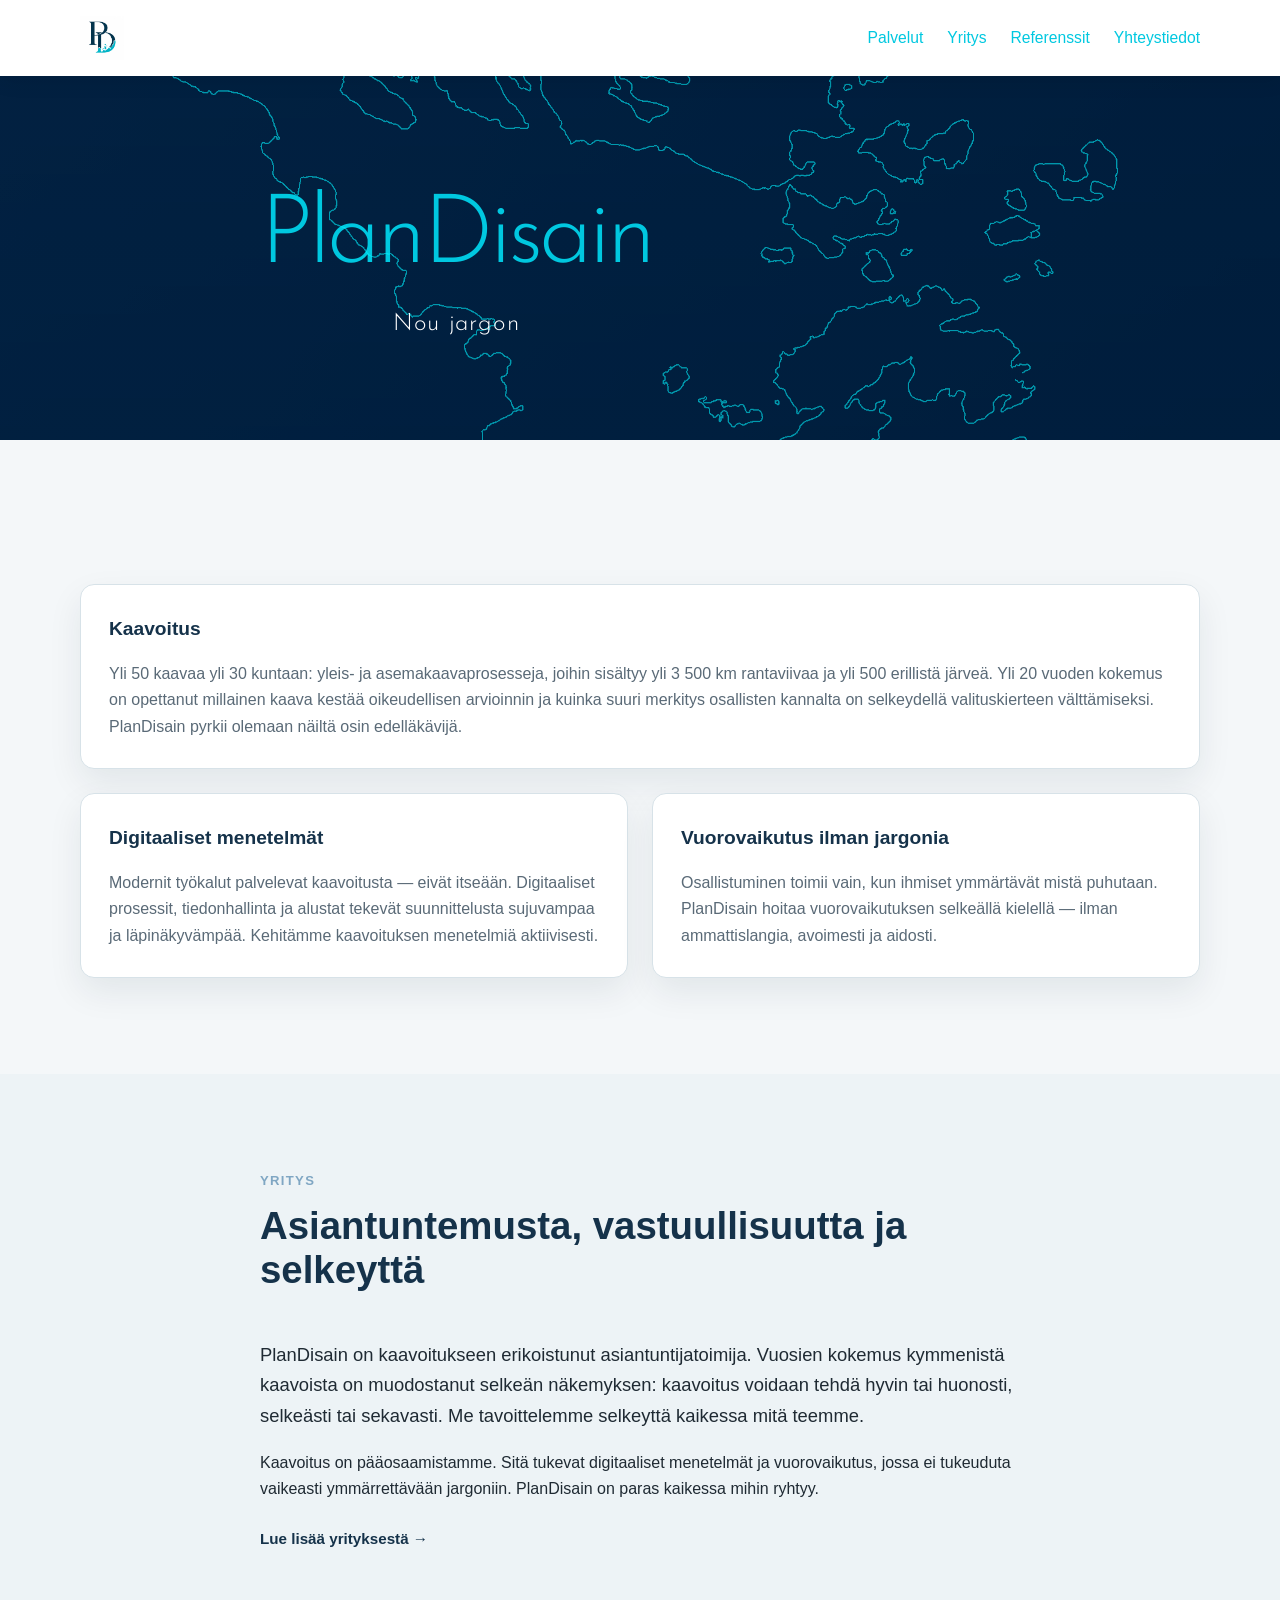
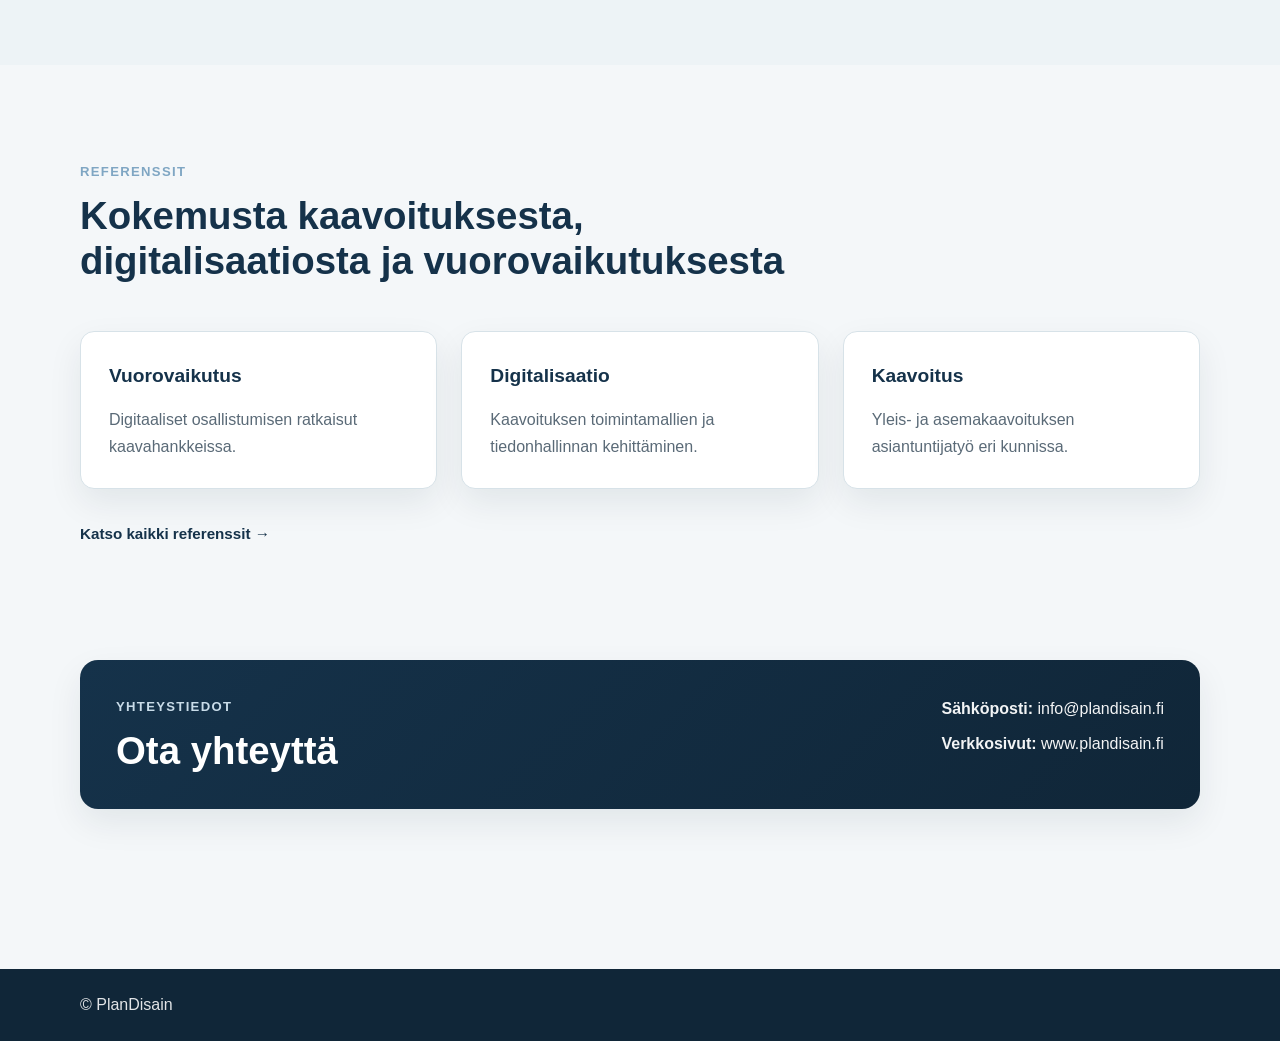
==== index.html @ 2b10bb30 "PlanDisain-sivusto ve2: kokemuspohjainen sisältö ja selkeyden korostus Co-Authored-By: Claude Sonnet" ====
<!DOCTYPE html>
<html lang="fi">
<head>
  <meta charset="UTF-8" />
  <meta name="viewport" content="width=device-width, initial-scale=1.0" />
  <title>PlanDisain</title>
  <meta
    name="description"
    content="PlanDisain tarjoaa asiantuntevaa kaavoitusta, kehittämistä, digitalisaatiota ja vuorovaikutteisia ratkaisuja maankäytön suunnitteluun."
  />
  <link rel="preconnect" href="https://fonts.googleapis.com">
  <link rel="preconnect" href="https://fonts.gstatic.com" crossorigin>
  <link href="https://fonts.googleapis.com/css2?family=Josefin+Sans:wght@300;400&display=swap" rel="stylesheet">
  <link rel="stylesheet" href="style.css" />
</head>
<body>
  <header class="site-header">
    <div class="container header-inner">
      <a href="#top" class="logo"><img src="logo.webp" alt="PlanDisain"></a>

      <nav class="main-nav" aria-label="Päänavigaatio">
        <a href="#palvelut">Palvelut</a>
        <a href="yritys.html">Yritys</a>
        <a href="referenssit.html">Referenssit</a>
        <a href="yhteystiedot.html">Yhteystiedot</a>
      </nav>
    </div>
  </header>

  <main id="top">
    <section class="hero">
      <div class="hero-map-deco" aria-hidden="true">
        <img src="ruots_rv.png" alt="">
      </div>
      <div class="container hero-content">
        <div class="hero-title-group">
          <h1>PlanDisain</h1>
          <p class="hero-tagline">Nou jargon</p>
        </div>
      </div>
    </section>

    <section class="section" id="palvelut">
      <div class="container">
        <div class="section-heading">


        </div>

        <div class="card-grid card-grid--primary-top">
          <article class="service-card service-card--primary">
            <h3>Kaavoitus</h3>
            <p>
              Yli 50 kaavaa yli 30 kuntaan: yleis- ja asemakaavaprosesseja, joihin
              sisältyy yli 3 500 km rantaviivaa ja yli 500 erillistä järveä. Yli 20
              vuoden kokemus on opettanut millainen kaava kestää oikeudellisen
              arvioinnin ja kuinka suuri merkitys osallisten kannalta on selkeydellä
              valituskierteen välttämiseksi. PlanDisain pyrkii olemaan näiltä osin
              edelläkävijä.
            </p>
          </article>

          <article class="service-card">
            <h3>Digitaaliset menetelmät</h3>
            <p>
              Modernit työkalut palvelevat kaavoitusta — eivät itseään. Digitaaliset
              prosessit, tiedonhallinta ja alustat tekevät suunnittelusta sujuvampaa
              ja läpinäkyvämpää. Kehitämme kaavoituksen menetelmiä aktiivisesti.
            </p>
          </article>

          <article class="service-card">
            <h3>Vuorovaikutus ilman jargonia</h3>
            <p>
              Osallistuminen toimii vain, kun ihmiset ymmärtävät mistä puhutaan.
              PlanDisain hoitaa vuorovaikutuksen selkeällä kielellä — ilman
              ammattislangia, avoimesti ja aidosti.
            </p>
          </article>
        </div>
      </div>
    </section>

    <section class="section section-alt" id="yritys">
      <div class="container narrow">
        <div class="section-heading">
          <p class="section-kicker">Yritys</p>
          <h2>Asiantuntemusta, vastuullisuutta ja selkeyttä</h2>
        </div>

        <p class="lead">
          PlanDisain on kaavoitukseen erikoistunut asiantuntijatoimija. Vuosien kokemus
          kymmenistä kaavoista on muodostanut selkeän näkemyksen: kaavoitus voidaan
          tehdä hyvin tai huonosti, selkeästi tai sekavasti.
          Me tavoittelemme selkeyttä kaikessa mitä teemme.
        </p>

        <p>
          Kaavoitus on pääosaamistamme. Sitä tukevat digitaaliset menetelmät ja
          vuorovaikutus, jossa ei tukeuduta vaikeasti ymmärrettävään jargoniin.
          PlanDisain on paras kaikessa mihin ryhtyy.
        </p>
        <p style="margin-top: 1.5rem;">
          <a class="button-text" href="yritys.html">Lue lisää yrityksestä →</a>
        </p>
      </div>
    </section>

    <section class="section" id="referenssit">
      <div class="container">
        <div class="section-heading">
          <p class="section-kicker">Referenssit</p>
          <h2>Kokemusta kaavoituksesta, digitalisaatiosta ja vuorovaikutuksesta</h2>
        </div>

        <div class="card-grid references-grid">
          <article class="reference-card">
            <h3>Vuorovaikutus</h3>
            <p>Digitaaliset osallistumisen ratkaisut kaavahankkeissa.</p>
          </article>

          <article class="reference-card">
            <h3>Digitalisaatio</h3>
            <p>Kaavoituksen toimintamallien ja tiedonhallinnan kehittäminen.</p>
          </article>

          <article class="reference-card">
            <h3>Kaavoitus</h3>
            <p>Yleis- ja asemakaavoituksen asiantuntijatyö eri kunnissa.</p>
          </article>
        </div>
        <p style="margin-top: 2rem;">
          <a class="button-text" href="referenssit.html">Katso kaikki referenssit →</a>
        </p>
      </div>
    </section>

    <section class="section contact-section" id="yhteys">
      <div class="container contact-box">
        <div>
          <p class="section-kicker">Yhteystiedot</p>
          <h2>Ota yhteyttä</h2>
        </div>

        <div class="contact-details">
          <p><strong>Sähköposti:</strong> info@plandisain.fi</p>
          <p><strong>Verkkosivut:</strong> www.plandisain.fi</p>
        </div>
      </div>
    </section>
  </main>

  <footer class="site-footer">
    <div class="container footer-inner">
      <p>© PlanDisain</p>
    </div>
  </footer>
</body>
</html>
---- style.css ----
:root {
  --color-primary: #15324a;
  --color-primary-dark: #102638;
  --color-accent: #7fa6c3;
  --color-bg: #f4f7f9;
  --color-surface: #ffffff;
  --color-surface-soft: #edf3f6;
  --color-text: #1f2a33;
  --color-text-soft: #5a6a77;
  --color-border: #d7e2e8;

  --container: 1120px;
  --container-narrow: 760px;

  --radius: 14px;
  --shadow-soft: 0 14px 34px rgba(16, 38, 56, 0.08);

  --space-1: 0.5rem;
  --space-2: 0.75rem;
  --space-3: 1rem;
  --space-4: 1.5rem;
  --space-5: 2rem;
  --space-6: 3rem;
  --space-7: 4rem;
  --space-8: 6rem;
}

* {
  box-sizing: border-box;
}

html {
  scroll-behavior: smooth;
}

body {
  margin: 0;
  font-family: Arial, Helvetica, sans-serif;
  color: var(--color-text);
  background: var(--color-bg);
  line-height: 1.65;
}

img {
  max-width: 100%;
  display: block;
}

a {
  color: inherit;
}

.container {
  width: min(92%, var(--container));
  margin: 0 auto;
}

.narrow {
  width: min(92%, var(--container-narrow));
}

.site-header {
  position: sticky;
  top: 0;
  z-index: 1000;
  background: rgba(255, 255, 255, 0.97);
  backdrop-filter: blur(8px);
  box-shadow: 0 6px 18px rgba(0, 0, 0, 0.08);
}

.header-inner {
  min-height: 76px;
  display: flex;
  align-items: center;
  justify-content: space-between;
  gap: var(--space-4);
}

.logo {
  text-decoration: none;
  display: flex;
  align-items: center;
  line-height: 0;
}

.logo img {
  height: 44px;
  width: auto;
  display: block;
}

.main-nav {
  display: flex;
  align-items: center;
  gap: var(--space-4);
}

.main-nav a {
  text-decoration: none;
  color: #00c8e0;
  font-weight: 500;
  font-size: 0.98rem;
}

.main-nav a:hover {
  opacity: 1;
  text-decoration: underline;
  text-underline-offset: 4px;
}

.hero {
  background:
    linear-gradient(180deg, rgba(0, 31, 63, 0.85), rgba(0, 31, 63, 0.90)),
    linear-gradient(120deg, #0d2b4e, #001f3f 50%, #001229);
  color: #fff;
  padding: 7rem 0 6rem;
  position: relative;
  overflow: hidden;
}

.hero-map-deco {
  position: absolute;
  inset: 0;
  pointer-events: none;
  user-select: none;
}

.hero-map-deco::before {
  content: '';
  position: absolute;
  inset: 0;
  background: url('ruots_rv.png') center 26% / cover no-repeat;
  mix-blend-mode: lighten;
  filter: brightness(9);
  opacity: 0.45;
}

.hero-map-deco img {
  width: 100%;
  height: 100%;
  object-fit: cover;
  object-position: center 26%;
  mix-blend-mode: lighten;
  opacity: 0.25;
  position: relative;
  z-index: 1;
}


.hero-content {
  max-width: 760px;
}

.eyebrow {
  margin: 0 0 var(--space-3);
  font-size: 0.85rem;
  font-weight: 700;
  letter-spacing: 0.12em;
  text-transform: uppercase;
  color: #d5e4ef;
}

.hero h1 {
  margin: 0 0 var(--space-3);
  font-size: clamp(3.6rem, 7.5vw, 6.6rem);
  line-height: 1.05;
  color: #00c8e0;
  font-family: 'Josefin Sans', sans-serif;
  font-weight: 300;
  letter-spacing: -0.04em;
}

.hero-title-group {
  display: inline-flex;
  flex-direction: column;
  align-items: center;
}

.hero-tagline {
  margin: 0;
  font-size: clamp(1.1rem, 2.5vw, 1.5rem);
  color: #ffffff;
  font-family: 'Josefin Sans', sans-serif;
  font-weight: 300;
  letter-spacing: 0.05em;
}

.hero-text {
  margin: 0 0 var(--space-5);
  font-size: 1.1rem;
  color: rgba(255, 255, 255, 0.92);
  max-width: 680px;
}

.button-primary {
  display: inline-block;
  padding: 0.95rem 1.35rem;
  background: #fff;
  color: var(--color-primary);
  text-decoration: none;
  border-radius: 999px;
  font-weight: 700;
  box-shadow: 0 10px 24px rgba(0, 0, 0, 0.12);
  transition: transform 0.18s ease, box-shadow 0.18s ease, background 0.18s ease;
}

.button-primary:hover {
  transform: translateY(-1px);
  background: #eef4f8;
  box-shadow: 0 14px 26px rgba(0, 0, 0, 0.16);
}

.section {
  padding: var(--space-8) 0;
}

.section-alt {
  background: var(--color-surface-soft);
}

.section-heading {
  margin-bottom: var(--space-6);
}

.section-kicker {
  margin: 0 0 var(--space-2);
  color: var(--color-accent);
  font-weight: 700;
  letter-spacing: 0.1em;
  text-transform: uppercase;
  font-size: 0.82rem;
}

.section h2 {
  margin: 0;
  font-size: clamp(1.9rem, 3vw, 2.8rem);
  line-height: 1.15;
  color: var(--color-primary);
  max-width: 760px;
}

.lead {
  font-size: 1.15rem;
  color: var(--color-text);
}

.card-grid {
  display: grid;
  grid-template-columns: repeat(3, minmax(0, 1fr));
  gap: var(--space-4);
}

.card-grid--primary-top {
  grid-template-columns: repeat(2, minmax(0, 1fr));
}

.card-grid--primary-top .service-card--primary {
  grid-column: 1 / -1;
}

.service-card--primary {
  border-color: var(--color-accent);
  border-width: 2px;
}

.service-card,
.reference-card {
  background: var(--color-surface);
  border: 1px solid var(--color-border);
  border-radius: var(--radius);
  padding: 1.75rem;
  box-shadow: var(--shadow-soft);
}

.service-card h3,
.reference-card h3 {
  margin-top: 0;
  margin-bottom: var(--space-3);
  color: var(--color-primary);
  font-size: 1.2rem;
}

.service-card p,
.reference-card p {
  margin: 0;
  color: var(--color-text-soft);
}

.contact-section {
  padding-top: 0;
}

.contact-box {
  background: linear-gradient(135deg, var(--color-primary), var(--color-primary-dark));
  color: #fff;
  border-radius: 18px;
  padding: 2.25rem;
  display: flex;
  align-items: flex-start;
  justify-content: space-between;
  gap: var(--space-5);
  box-shadow: var(--shadow-soft);
}

.contact-box h2 {
  color: #fff;
  margin-top: 0;
  margin-bottom: 0;
}

.contact-box .section-kicker {
  color: #c9dce9;
}

.contact-details p {
  margin: 0 0 0.6rem;
  color: rgba(255, 255, 255, 0.95);
}

.site-footer {
  margin-top: var(--space-7);
  background: var(--color-primary-dark);
  color: rgba(255, 255, 255, 0.88);
}

.footer-inner {
  min-height: 72px;
  display: flex;
  align-items: center;
}

.footer-inner p {
  margin: 0;
}

@media (max-width: 900px) {
  .card-grid {
    grid-template-columns: 1fr;
  }

  .contact-box {
    flex-direction: column;
  }
}

@media (max-width: 760px) {
  .header-inner {
    flex-direction: column;
    align-items: flex-start;
    justify-content: center;
    padding: 0.9rem 0;
  }

  .main-nav {
    flex-wrap: wrap;
    gap: 0.8rem 1rem;
  }

  .hero {
    padding: 5.5rem 0 4.5rem;
  }

  .section {
    padding: 4.5rem 0;
  }
}

/* ---- Projekti-sivut ---- */

.status-badge {
  display: inline-block;
  margin-top: 1.25rem;
  padding: 0.35rem 1rem;
  border-radius: 999px;
  font-size: 0.82rem;
  font-weight: 700;
  letter-spacing: 0.08em;
  text-transform: uppercase;
}

.status-lainvoimainen {
  background: rgba(80, 200, 120, 0.18);
  color: #2e9e58;
  border: 1px solid rgba(80, 200, 120, 0.4);
}

.project-section {
  padding-top: var(--space-7);
}

.project-layout {
  display: grid;
  grid-template-columns: 240px 1fr;
  gap: var(--space-7);
  align-items: start;
}

.project-sidebar {
  position: sticky;
  top: 96px;
}

.project-nav {
  background: var(--color-surface);
  border: 1px solid var(--color-border);
  border-radius: var(--radius);
  padding: 1.5rem;
  box-shadow: var(--shadow-soft);
}

.project-nav-label {
  margin: 0 0 0.6rem;
  font-size: 0.75rem;
  font-weight: 700;
  text-transform: uppercase;
  letter-spacing: 0.1em;
  color: var(--color-text-soft);
}

.project-nav ul {
  list-style: none;
  padding: 0;
  margin: 0 0 0;
  display: flex;
  flex-direction: column;
  gap: 0.1rem;
}

.project-nav ul li a {
  display: block;
  padding: 0.45rem 0.6rem;
  border-radius: 6px;
  text-decoration: none;
  font-size: 0.93rem;
  color: var(--color-primary);
  font-weight: 500;
  transition: background 0.15s;
}

.project-nav ul li a:hover {
  background: var(--color-surface-soft);
}

.project-intro {
  margin-bottom: var(--space-6);
  padding-bottom: var(--space-6);
  border-bottom: 1px solid var(--color-border);
}

.project-block {
  margin-bottom: var(--space-7);
}

.project-block h2 {
  font-size: clamp(1.5rem, 2.5vw, 2rem);
  color: var(--color-primary);
  margin: 0 0 var(--space-5);
}

/* Timeline */

.timeline {
  list-style: none;
  padding: 0;
  margin: 0;
  display: flex;
  flex-direction: column;
  gap: 0;
}

.timeline-item {
  display: grid;
  grid-template-columns: 120px 1fr;
  gap: var(--space-4);
  position: relative;
  padding-bottom: var(--space-5);
}

.timeline-item::before {
  content: '';
  position: absolute;
  left: 120px;
  top: 8px;
  bottom: 0;
  width: 2px;
  background: var(--color-border);
  transform: translateX(calc(var(--space-4) / 2 - 1px));
}

.timeline-item:last-child::before {
  display: none;
}

.timeline-item--done .timeline-date {
  color: #2e9e58;
}

.timeline-item--done .timeline-body::before {
  background: #2e9e58;
  border-color: #2e9e58;
}

.timeline-date {
  font-size: 0.85rem;
  font-weight: 700;
  color: var(--color-text-soft);
  padding-top: 4px;
  text-align: right;
}

.timeline-body {
  position: relative;
  padding-left: calc(var(--space-4) + 12px);
}

.timeline-body::before {
  content: '';
  position: absolute;
  left: calc(var(--space-4) / 2 - 6px);
  top: 6px;
  width: 12px;
  height: 12px;
  border-radius: 50%;
  background: var(--color-accent);
  border: 2px solid var(--color-accent);
}

.timeline-body h3 {
  margin: 0 0 0.4rem;
  font-size: 1rem;
  color: var(--color-primary);
}

.timeline-body p {
  margin: 0 0 0.5rem;
  color: var(--color-text-soft);
  font-size: 0.95rem;
  line-height: 1.6;
}

/* Asiakirjakortit */

.doc-grid {
  display: grid;
  grid-template-columns: repeat(2, 1fr);
  gap: var(--space-3);
}

.doc-card {
  display: block;
  background: var(--color-surface);
  border: 1px solid var(--color-border);
  border-radius: var(--radius);
  padding: 1.25rem 1.5rem;
  text-decoration: none;
  color: inherit;
  box-shadow: var(--shadow-soft);
  transition: transform 0.15s, box-shadow 0.15s;
}

.doc-card:hover {
  transform: translateY(-2px);
  box-shadow: 0 18px 40px rgba(16, 38, 56, 0.12);
}

.doc-card-label {
  font-size: 0.75rem;
  font-weight: 700;
  text-transform: uppercase;
  letter-spacing: 0.08em;
  color: var(--color-accent);
  margin-bottom: 0.5rem;
}

.doc-card h3 {
  margin: 0 0 0.4rem;
  font-size: 1rem;
  color: var(--color-primary);
}

.doc-card p {
  margin: 0;
  font-size: 0.88rem;
  color: var(--color-text-soft);
}

@media (max-width: 900px) {
  .project-layout {
    grid-template-columns: 1fr;
  }

  .project-sidebar {
    position: static;
  }

  .doc-grid {
    grid-template-columns: 1fr;
  }

  .timeline-item {
    grid-template-columns: 90px 1fr;
  }
}

/* ---- Alasivut ---- */

.page-hero {
  background:
    linear-gradient(180deg, rgba(16, 38, 56, 0.88), rgba(16, 38, 56, 0.92)),
    linear-gradient(120deg, #43617a, #27455e 50%, #19354d);
  color: #fff;
  padding: 4.5rem 0 3.5rem;
  position: relative;
  overflow: hidden;
}

.page-hero .hero-map-deco {
  opacity: 0.14;
  width: 70%;
}

.page-hero h1 {
  margin: 0 0 var(--space-3);
  font-size: clamp(2rem, 3.5vw, 3rem);
  line-height: 1.1;
  letter-spacing: -0.02em;
}

.page-hero .hero-text {
  margin: 0;
  max-width: 600px;
}

.main-nav a[aria-current="page"] {
  opacity: 1;
  text-decoration: underline;
  text-underline-offset: 4px;
}

.button-secondary {
  display: inline-block;
  padding: 0.9rem 1.6rem;
  background: var(--color-primary);
  color: #fff;
  text-decoration: none;
  border-radius: 999px;
  font-weight: 700;
  transition: background 0.18s ease, transform 0.18s ease;
}

.button-secondary:hover {
  background: var(--color-primary-dark);
  transform: translateY(-1px);
}

.button-text {
  display: inline-flex;
  align-items: center;
  gap: 0.4rem;
  color: var(--color-primary);
  text-decoration: none;
  font-weight: 700;
  font-size: 0.95rem;
}

.button-text:hover {
  text-decoration: underline;
  text-underline-offset: 3px;
}

.feature-list {
  list-style: none;
  padding: 0;
  margin: var(--space-4) 0 0;
  display: flex;
  flex-direction: column;
  gap: var(--space-3);
}

.feature-list li {
  padding-left: 1.5rem;
  position: relative;
  color: var(--color-text-soft);
}

.feature-list li::before {
  content: '→';
  position: absolute;
  left: 0;
  color: var(--color-accent);
  font-weight: 700;
}

.stats-row {
  display: flex;
  flex-wrap: wrap;
  gap: var(--space-5) var(--space-6);
  margin-top: var(--space-6);
  padding-top: var(--space-5);
  border-top: 1px solid var(--color-border);
}

.stat-number {
  font-size: 2.8rem;
  font-weight: 800;
  color: var(--color-primary);
  line-height: 1;
}

.stat-label {
  font-size: 0.88rem;
  color: var(--color-text-soft);
  margin-top: 0.3rem;
}

.ref-grid {
  display: grid;
  grid-template-columns: repeat(3, minmax(0, 1fr));
  gap: var(--space-4);
}

.ref-category {
  background: var(--color-surface);
  border: 1px solid var(--color-border);
  border-radius: var(--radius);
  padding: 1.75rem;
  box-shadow: var(--shadow-soft);
}

.ref-category-label {
  display: inline-block;
  background: var(--color-surface-soft);
  color: var(--color-accent);
  font-size: 0.78rem;
  font-weight: 700;
  letter-spacing: 0.1em;
  text-transform: uppercase;
  padding: 0.25rem 0.7rem;
  border-radius: 999px;
  margin-bottom: var(--space-3);
}

.ref-category h3 {
  margin: 0 0 var(--space-3);
  color: var(--color-primary);
  font-size: 1.2rem;
}

.ref-category p {
  margin: 0 0 var(--space-3);
  color: var(--color-text-soft);
  font-size: 0.95rem;
}

.ref-list {
  list-style: none;
  padding: 0;
  margin: 0;
  display: flex;
  flex-direction: column;
  gap: 0.5rem;
}

.ref-list li {
  font-size: 0.9rem;
  color: var(--color-text-soft);
  padding-left: 1rem;
  position: relative;
}

.ref-list li::before {
  content: '·';
  position: absolute;
  left: 0;
  color: var(--color-accent);
  font-weight: 900;
}

.contact-grid {
  display: grid;
  grid-template-columns: 1fr 1.4fr;
  gap: var(--space-7);
  align-items: start;
}

.contact-info-block {
  display: flex;
  flex-direction: column;
  gap: var(--space-5);
}

.contact-item h3 {
  margin: 0 0 var(--space-2);
  font-size: 0.82rem;
  text-transform: uppercase;
  letter-spacing: 0.1em;
  color: var(--color-accent);
}

.contact-item p {
  margin: 0;
  font-size: 1.05rem;
}

.contact-item a {
  color: var(--color-primary);
  text-decoration: none;
  font-weight: 600;
}

.contact-item a:hover {
  text-decoration: underline;
}

.form-group {
  display: flex;
  flex-direction: column;
  gap: 0.4rem;
  margin-bottom: var(--space-3);
}

.form-group label {
  font-weight: 600;
  font-size: 0.92rem;
}

.form-group input,
.form-group textarea {
  padding: 0.8rem 1rem;
  border: 1.5px solid var(--color-border);
  border-radius: 8px;
  font-family: inherit;
  font-size: 1rem;
  color: var(--color-text);
  background: var(--color-surface);
  transition: border-color 0.15s;
}

.form-group input:focus,
.form-group textarea:focus {
  outline: none;
  border-color: var(--color-accent);
}

.form-group textarea {
  min-height: 150px;
  resize: vertical;
}

.form-note {
  font-size: 0.83rem;
  color: var(--color-text-soft);
  margin-top: var(--space-3);
}

@media (max-width: 900px) {
  .ref-grid {
    grid-template-columns: 1fr;
  }

  .contact-grid {
    grid-template-columns: 1fr;
  }

  .stats-row {
    flex-wrap: wrap;
    gap: var(--space-4);
  }
}
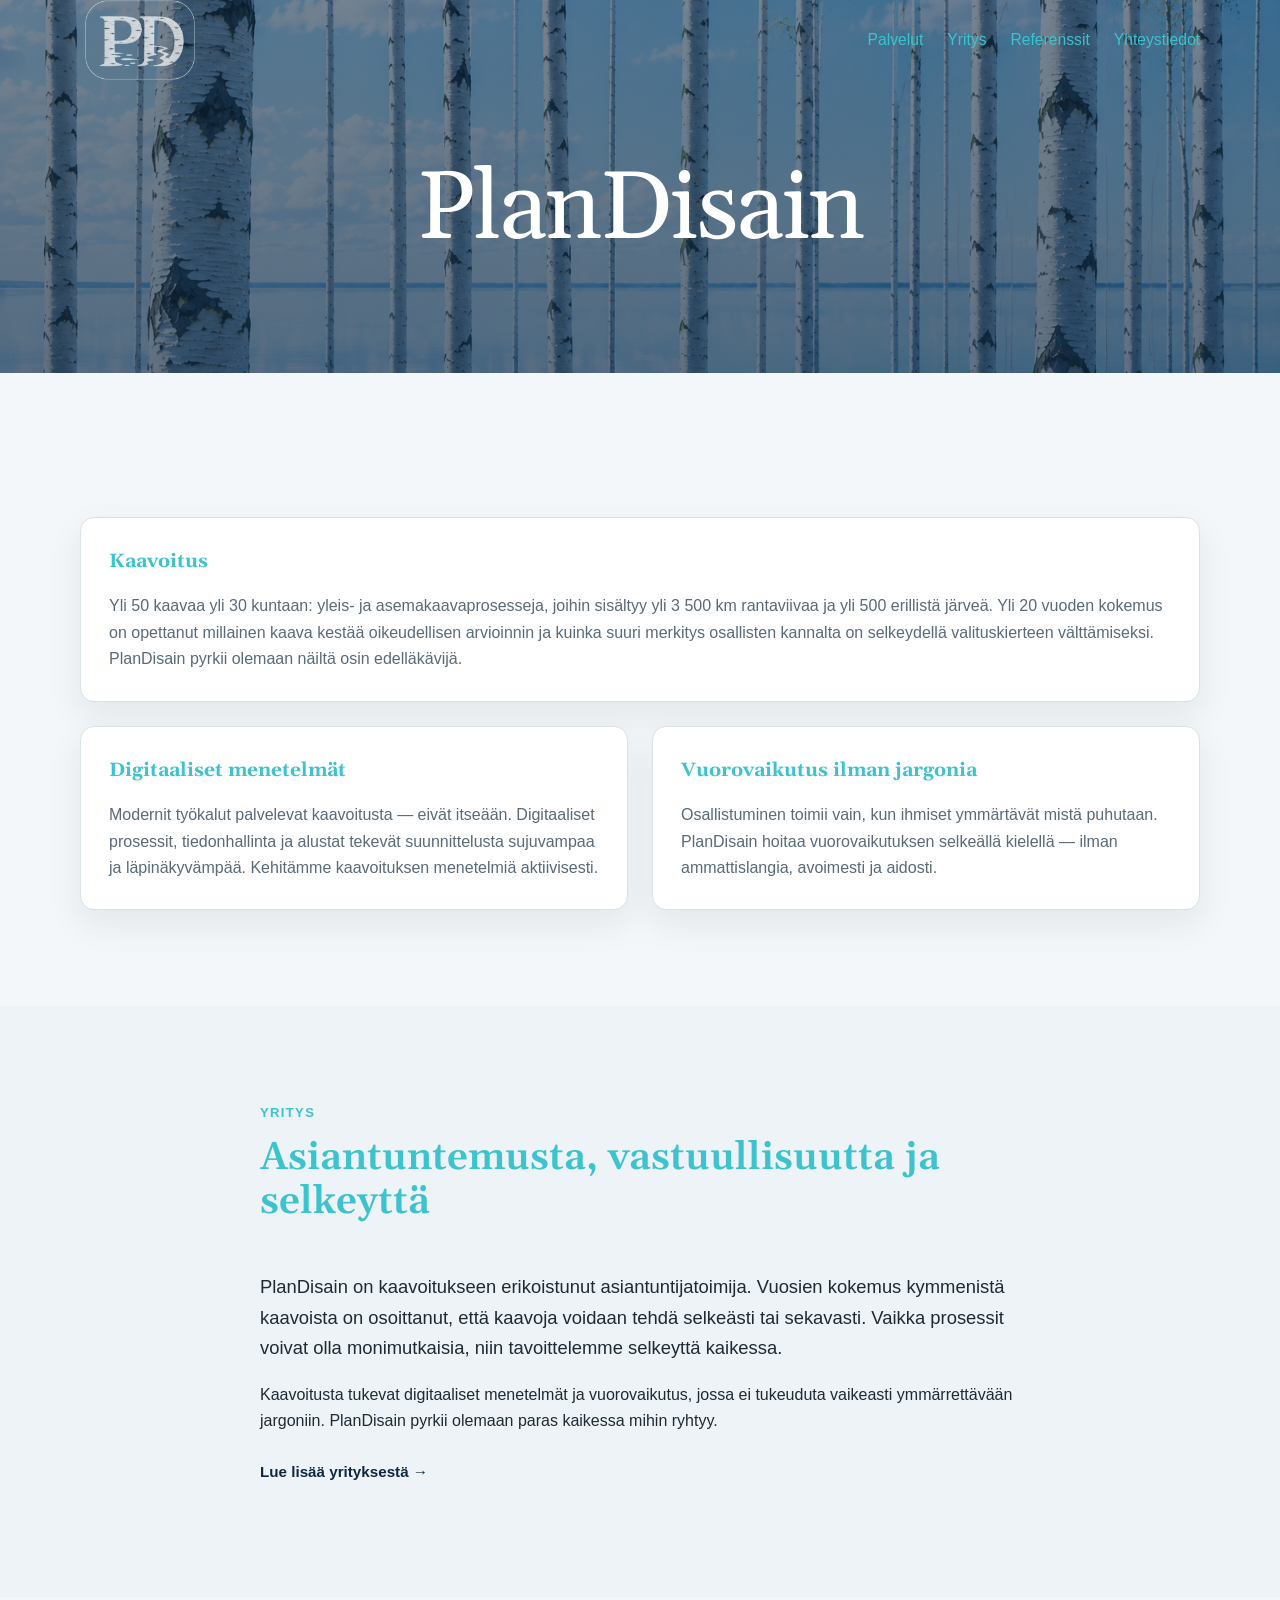
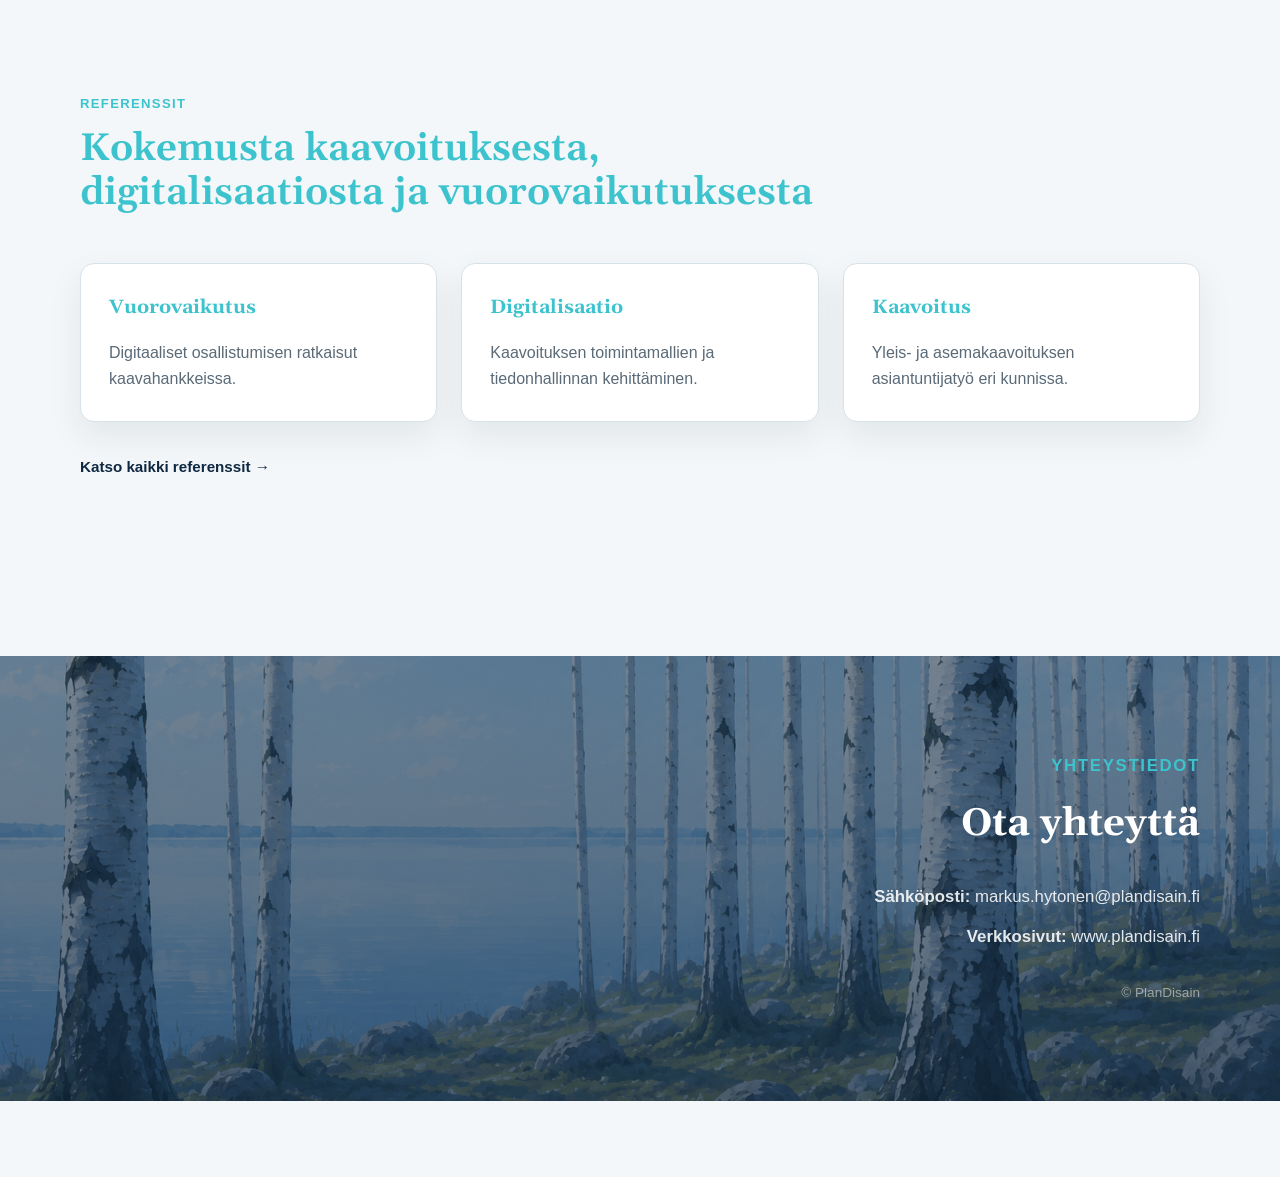
==== commit edb8e535: "PlanDisain ve3 — uusi versio koivikkokuvilla, uudella logolla ja projekti-sivustoilla Co-Authored-By" ====
--- a/index.html
+++ b/index.html
@@ -10,13 +10,13 @@
   />
   <link rel="preconnect" href="https://fonts.googleapis.com">
   <link rel="preconnect" href="https://fonts.gstatic.com" crossorigin>
-  <link href="https://fonts.googleapis.com/css2?family=Josefin+Sans:wght@300;400&display=swap" rel="stylesheet">
+  <link href="https://fonts.googleapis.com/css2?family=Josefin+Sans:wght@300;400&family=Gelasio:wght@400;600&display=swap" rel="stylesheet">
   <link rel="stylesheet" href="style.css" />
 </head>
 <body>
   <header class="site-header">
     <div class="container header-inner">
-      <a href="#top" class="logo"><img src="logo.webp" alt="PlanDisain"></a>
+      <a href="#top" class="logo"><img id="site-logo" src="logo-pd-transparent.png" alt="PlanDisain"></a>
 
       <nav class="main-nav" aria-label="Päänavigaatio">
         <a href="#palvelut">Palvelut</a>
@@ -29,13 +29,9 @@
 
   <main id="top">
     <section class="hero">
-      <div class="hero-map-deco" aria-hidden="true">
-        <img src="ruots_rv.png" alt="">
-      </div>
       <div class="container hero-content">
         <div class="hero-title-group">
           <h1>PlanDisain</h1>
-          <p class="hero-tagline">Nou jargon</p>
         </div>
       </div>
     </section>
@@ -90,15 +86,15 @@
 
         <p class="lead">
           PlanDisain on kaavoitukseen erikoistunut asiantuntijatoimija. Vuosien kokemus
-          kymmenistä kaavoista on muodostanut selkeän näkemyksen: kaavoitus voidaan
-          tehdä hyvin tai huonosti, selkeästi tai sekavasti.
-          Me tavoittelemme selkeyttä kaikessa mitä teemme.
+          kymmenistä kaavoista on osoittanut, että kaavoja voidaan tehdä selkeästi tai
+          sekavasti. Vaikka prosessit voivat olla monimutkaisia, niin tavoittelemme
+          selkeyttä kaikessa.
         </p>
 
         <p>
-          Kaavoitus on pääosaamistamme. Sitä tukevat digitaaliset menetelmät ja
-          vuorovaikutus, jossa ei tukeuduta vaikeasti ymmärrettävään jargoniin.
-          PlanDisain on paras kaikessa mihin ryhtyy.
+          Kaavoitusta tukevat digitaaliset menetelmät ja vuorovaikutus, jossa ei tukeuduta
+          vaikeasti ymmärrettävään jargoniin. PlanDisain pyrkii olemaan paras kaikessa
+          mihin ryhtyy.
         </p>
         <p style="margin-top: 1.5rem;">
           <a class="button-text" href="yritys.html">Lue lisää yrityksestä →</a>
@@ -135,25 +131,29 @@
       </div>
     </section>
 
-    <section class="section contact-section" id="yhteys">
-      <div class="container contact-box">
-        <div>
-          <p class="section-kicker">Yhteystiedot</p>
-          <h2>Ota yhteyttä</h2>
-        </div>
-
-        <div class="contact-details">
-          <p><strong>Sähköposti:</strong> info@plandisain.fi</p>
-          <p><strong>Verkkosivut:</strong> www.plandisain.fi</p>
-        </div>
-      </div>
-    </section>
   </main>
 
-  <footer class="site-footer">
+  <footer class="site-footer" id="yhteys">
     <div class="container footer-inner">
-      <p>© PlanDisain</p>
+      <div class="footer-contact">
+        <p class="footer-kicker">Yhteystiedot</p>
+        <h2 class="footer-heading">Ota yhteyttä</h2>
+        <p><strong>Sähköposti:</strong> markus.hytonen@plandisain.fi</p>
+        <p><strong>Verkkosivut:</strong> www.plandisain.fi</p>
+      </div>
+      <p class="footer-copy">© PlanDisain</p>
     </div>
   </footer>
+  <script>
+    const header = document.querySelector('.site-header');
+    const logo = document.getElementById('site-logo');
+    const hero = document.querySelector('.hero');
+    window.addEventListener('scroll', () => {
+      const heroBottom = hero.getBoundingClientRect().bottom;
+      const overWhite = heroBottom <= header.offsetHeight;
+      header.classList.toggle('scrolled', overWhite);
+      logo.src = overWhite ? 'logo-pd.png' : 'logo-pd-transparent.png';
+    });
+  </script>
 </body>
 </html>
--- a/style.css
+++ b/style.css
@@ -1,7 +1,7 @@
 :root {
-  --color-primary: #15324a;
-  --color-primary-dark: #102638;
-  --color-accent: #7fa6c3;
+  --color-primary: #0e2841;
+  --color-primary-dark: #091929;
+  --color-accent: #3cc3cd;
   --color-bg: #f4f7f9;
   --color-surface: #ffffff;
   --color-surface-soft: #edf3f6;
@@ -60,9 +60,16 @@
 }
 
 .site-header {
-  position: sticky;
+  position: fixed;
   top: 0;
+  left: 0;
+  right: 0;
   z-index: 1000;
+  background: transparent;
+  transition: background 0.3s ease, box-shadow 0.3s ease;
+}
+
+.site-header.scrolled {
   background: rgba(255, 255, 255, 0.97);
   backdrop-filter: blur(8px);
   box-shadow: 0 6px 18px rgba(0, 0, 0, 0.08);
@@ -84,9 +91,10 @@
 }
 
 .logo img {
-  height: 44px;
+  height: 80px;
   width: auto;
   display: block;
+  opacity: 0.75;
 }
 
 .main-nav {
@@ -97,7 +105,7 @@
 
 .main-nav a {
   text-decoration: none;
-  color: #00c8e0;
+  color: #3cc3cd;
   font-weight: 500;
   font-size: 0.98rem;
 }
@@ -110,12 +118,13 @@
 
 .hero {
   background:
-    linear-gradient(180deg, rgba(0, 31, 63, 0.85), rgba(0, 31, 63, 0.90)),
-    linear-gradient(120deg, #0d2b4e, #001f3f 50%, #001229);
+    linear-gradient(180deg, rgba(14, 40, 65, 0.55), rgba(14, 40, 65, 0.65)),
+    url('hero-koivikko.png') center 62% / cover no-repeat;
   color: #fff;
-  padding: 7rem 0 6rem;
+  padding: calc(4rem + 76px) 0 6rem;
   position: relative;
   overflow: hidden;
+  margin-top: -76px;
 }
 
 .hero-map-deco {
@@ -148,7 +157,9 @@
 
 
 .hero-content {
-  max-width: 760px;
+  display: flex;
+  justify-content: center;
+  text-align: center;
 }
 
 .eyebrow {
@@ -164,16 +175,23 @@
   margin: 0 0 var(--space-3);
   font-size: clamp(3.6rem, 7.5vw, 6.6rem);
   line-height: 1.05;
-  color: #00c8e0;
-  font-family: 'Josefin Sans', sans-serif;
-  font-weight: 300;
-  letter-spacing: -0.04em;
+  color: #ffffff;
+  font-family: 'Gelasio', 'Josefin Sans', sans-serif;
+  font-weight: 400;
+  letter-spacing: -0.02em;
 }
 
 .hero-title-group {
   display: inline-flex;
   flex-direction: column;
   align-items: center;
+  margin-top: 6rem;
+}
+
+.hero-logo {
+  width: 220px;
+  height: auto;
+  margin-top: 1.5rem;
 }
 
 .hero-tagline {
@@ -235,7 +253,9 @@
   margin: 0;
   font-size: clamp(1.9rem, 3vw, 2.8rem);
   line-height: 1.15;
-  color: var(--color-primary);
+  color: #3cc3cd;
+  font-family: 'Gelasio', serif;
+  font-weight: 600;
   max-width: 760px;
 }
 
@@ -276,7 +296,8 @@
 .reference-card h3 {
   margin-top: 0;
   margin-bottom: var(--space-3);
-  color: var(--color-primary);
+  color: #3cc3cd;
+  font-family: 'Gelasio', serif;
   font-size: 1.2rem;
 }
 
@@ -319,18 +340,54 @@
 
 .site-footer {
   margin-top: var(--space-7);
-  background: var(--color-primary-dark);
+  background:
+    linear-gradient(180deg, rgba(14, 40, 65, 0.55), rgba(14, 40, 65, 0.65)),
+    url('footer-koivikko2.png') center bottom / cover no-repeat;
   color: rgba(255, 255, 255, 0.88);
 }
 
 .footer-inner {
-  min-height: 72px;
-  display: flex;
-  align-items: center;
-}
-
-.footer-inner p {
-  margin: 0;
+  min-height: 340px;
+  display: flex;
+  flex-direction: column;
+  align-items: flex-end;
+  justify-content: center;
+  gap: var(--space-5);
+  padding: var(--space-8) 0;
+  text-align: right;
+}
+
+.footer-contact {
+  display: flex;
+  flex-direction: column;
+  gap: var(--space-2);
+}
+
+.footer-kicker {
+  margin: 0;
+  font-size: 0.82rem;
+  font-weight: 700;
+  letter-spacing: 0.1em;
+  text-transform: uppercase;
+  color: #3cc3cd;
+}
+
+.footer-heading {
+  margin: 0 0 var(--space-3);
+  font-family: 'Gelasio', serif;
+  font-size: clamp(1.8rem, 3vw, 2.6rem);
+  color: #fff;
+}
+
+.footer-contact p {
+  margin: 0;
+  font-size: 1.05rem;
+}
+
+.footer-copy {
+  margin: 0;
+  font-size: 0.85rem;
+  color: rgba(255, 255, 255, 0.5);
 }
 
 @media (max-width: 900px) {
@@ -606,10 +663,11 @@
 
 .page-hero {
   background:
-    linear-gradient(180deg, rgba(16, 38, 56, 0.88), rgba(16, 38, 56, 0.92)),
-    linear-gradient(120deg, #43617a, #27455e 50%, #19354d);
+    linear-gradient(180deg, rgba(14, 40, 65, 0.60), rgba(14, 40, 65, 0.70)),
+    url('hero-koivikko.png') center 62% / cover no-repeat;
   color: #fff;
-  padding: 4.5rem 0 3.5rem;
+  padding: calc(4.5rem + 76px) 0 3.5rem;
+  margin-top: -76px;
   position: relative;
   overflow: hidden;
 }
@@ -853,6 +911,68 @@
   margin-top: var(--space-3);
 }
 
+.project-ref-grid {
+  display: grid;
+  grid-template-columns: repeat(3, minmax(0, 1fr));
+  gap: var(--space-4);
+  margin-top: var(--space-6);
+}
+
+.project-ref-card {
+  display: flex;
+  flex-direction: column;
+  background: var(--color-surface);
+  border: 1px solid var(--color-border);
+  border-radius: var(--radius);
+  padding: 1.5rem;
+  box-shadow: var(--shadow-soft);
+  text-decoration: none;
+  color: inherit;
+  transition: transform 0.15s, box-shadow 0.15s;
+}
+
+.project-ref-card:hover {
+  transform: translateY(-3px);
+  box-shadow: 0 18px 40px rgba(16, 38, 56, 0.12);
+}
+
+.project-ref-card .ref-category-label {
+  margin-bottom: var(--space-2);
+}
+
+.project-ref-card h3 {
+  margin: 0 0 var(--space-2);
+  font-family: 'Gelasio', serif;
+  font-size: 1.05rem;
+  color: #3cc3cd;
+  line-height: 1.3;
+}
+
+.project-ref-card .project-kunta {
+  font-size: 0.85rem;
+  color: var(--color-text-soft);
+  margin: 0 0 var(--space-2);
+}
+
+.project-ref-card .project-desc {
+  font-size: 0.9rem;
+  color: var(--color-text-soft);
+  margin: 0 0 var(--space-3);
+  flex: 1;
+}
+
+.project-ref-link {
+  font-size: 0.85rem;
+  font-weight: 700;
+  color: var(--color-accent);
+}
+
+@media (max-width: 900px) {
+  .project-ref-grid {
+    grid-template-columns: 1fr;
+  }
+}
+
 @media (max-width: 900px) {
   .ref-grid {
     grid-template-columns: 1fr;
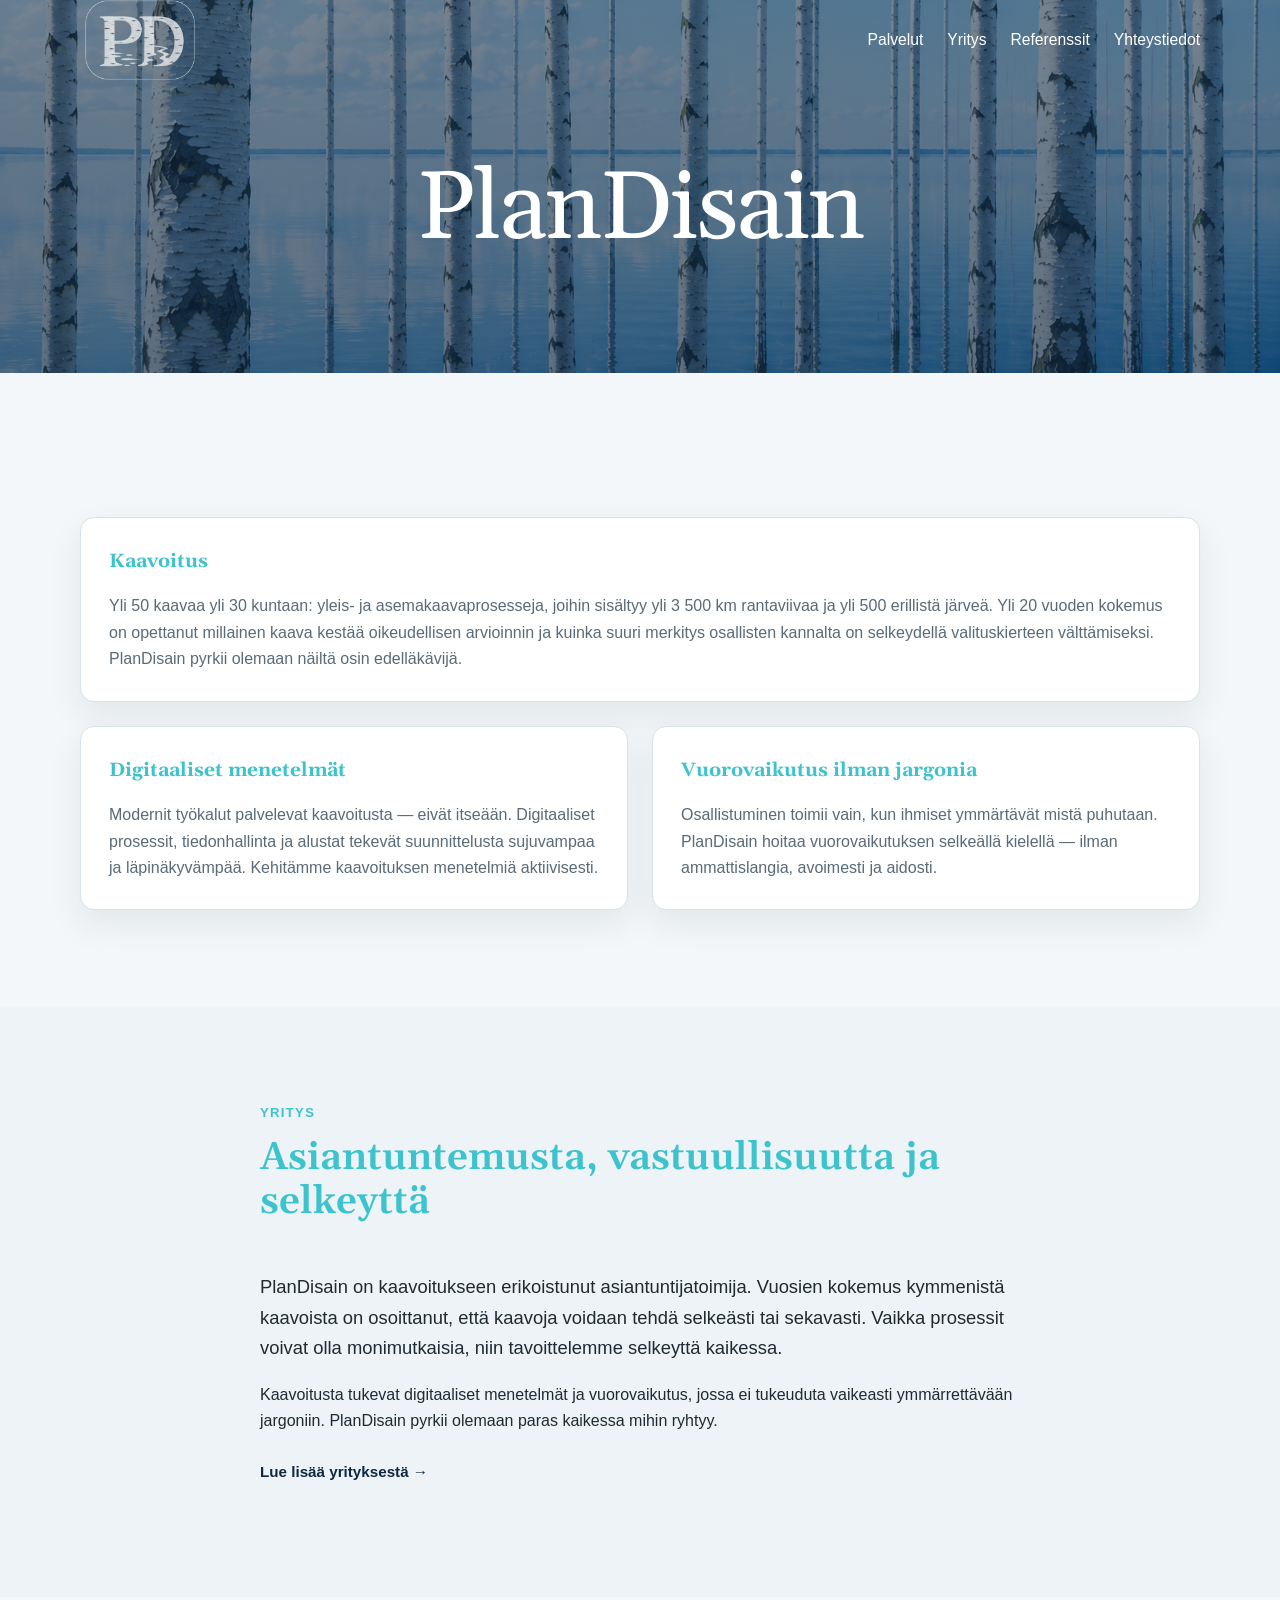
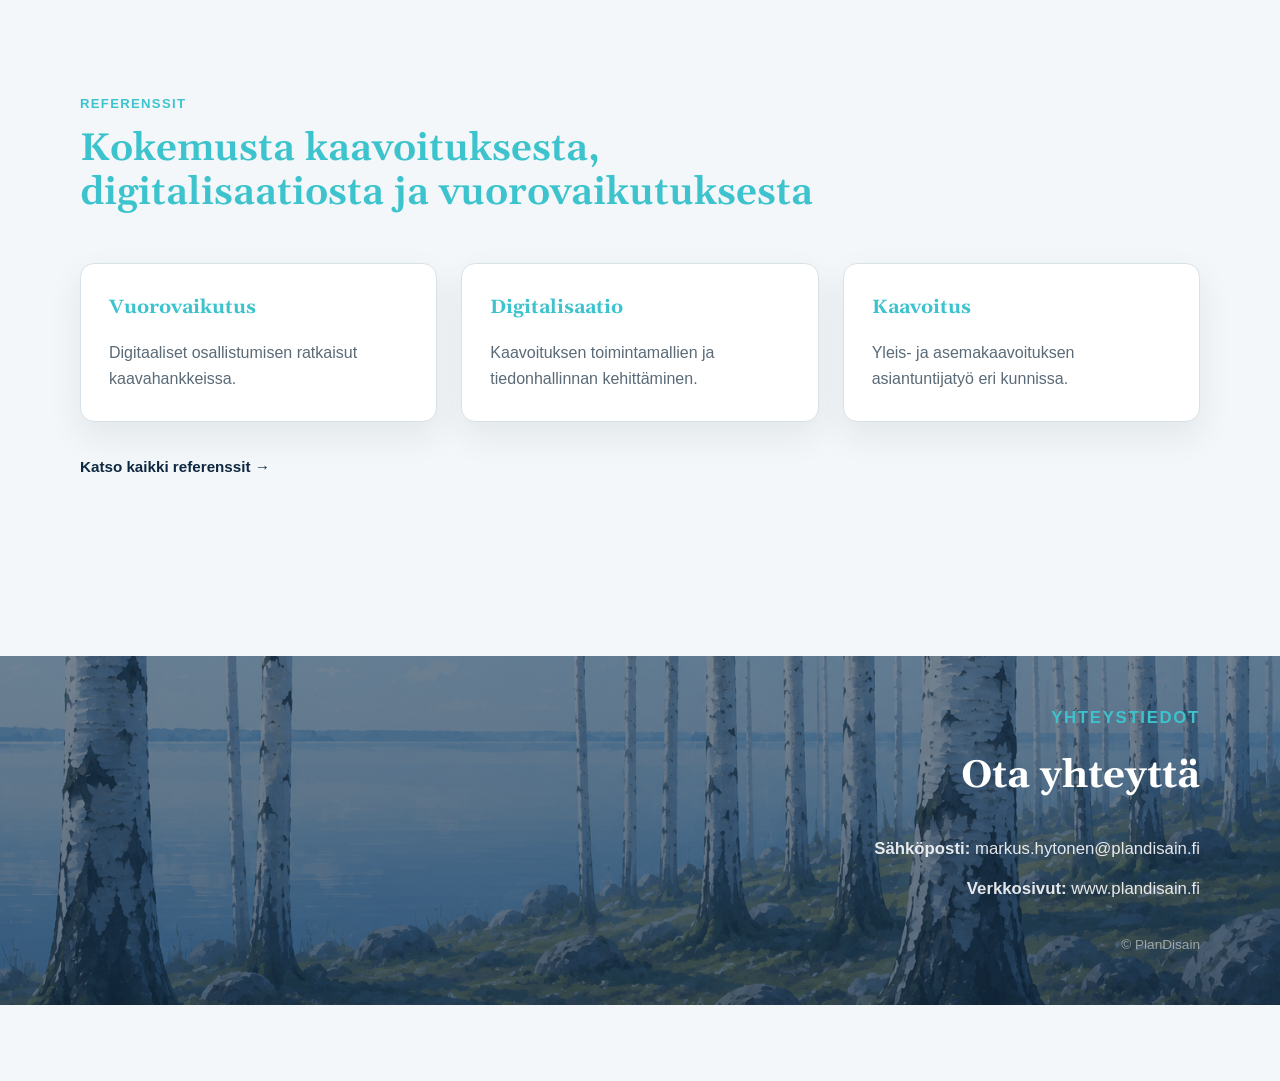
==== commit 70b814f7: "Navigaatio, ulkoasu- ja sisältöpäivitykset - Nav-linkit valkoisiksi, yläpalkki käyttää herokuvaa scr" ====
--- a/index.html
+++ b/index.html
@@ -24,6 +24,7 @@
         <a href="referenssit.html">Referenssit</a>
         <a href="yhteystiedot.html">Yhteystiedot</a>
       </nav>
+      <button class="nav-toggle" aria-label="Avaa valikko" aria-expanded="false"><span></span><span></span><span></span></button>
     </div>
   </header>
 
@@ -146,13 +147,24 @@
   </footer>
   <script>
     const header = document.querySelector('.site-header');
-    const logo = document.getElementById('site-logo');
     const hero = document.querySelector('.hero');
+    const navToggle = document.querySelector('.nav-toggle');
+    const mainNav = document.querySelector('.main-nav');
+    navToggle.addEventListener('click', () => {
+      const isOpen = mainNav.classList.toggle('open');
+      navToggle.classList.toggle('open', isOpen);
+      navToggle.setAttribute('aria-expanded', isOpen);
+    });
+    document.addEventListener('click', (e) => {
+      if (!e.target.closest('.site-header')) {
+        mainNav.classList.remove('open');
+        navToggle.classList.remove('open');
+        navToggle.setAttribute('aria-expanded', false);
+      }
+    });
     window.addEventListener('scroll', () => {
       const heroBottom = hero.getBoundingClientRect().bottom;
-      const overWhite = heroBottom <= header.offsetHeight;
-      header.classList.toggle('scrolled', overWhite);
-      logo.src = overWhite ? 'logo-pd.png' : 'logo-pd-transparent.png';
+      header.classList.toggle('scrolled', heroBottom <= header.offsetHeight);
     });
   </script>
 </body>
--- a/style.css
+++ b/style.css
@@ -70,9 +70,10 @@
 }
 
 .site-header.scrolled {
-  background: rgba(255, 255, 255, 0.97);
-  backdrop-filter: blur(8px);
-  box-shadow: 0 6px 18px rgba(0, 0, 0, 0.08);
+  background:
+    linear-gradient(180deg, rgba(14, 40, 65, 0.55), rgba(14, 40, 65, 0.65)),
+    url('hero-koivikko.png') center bottom / cover no-repeat;
+  box-shadow: 0 6px 18px rgba(0, 0, 0, 0.2);
 }
 
 .header-inner {
@@ -105,7 +106,7 @@
 
 .main-nav a {
   text-decoration: none;
-  color: #3cc3cd;
+  color: #ffffff;
   font-weight: 500;
   font-size: 0.98rem;
 }
@@ -116,10 +117,14 @@
   text-underline-offset: 4px;
 }
 
+.nav-toggle {
+  display: none;
+}
+
 .hero {
   background:
     linear-gradient(180deg, rgba(14, 40, 65, 0.55), rgba(14, 40, 65, 0.65)),
-    url('hero-koivikko.png') center 62% / cover no-repeat;
+    url('hero-koivikko.png') center 95% / cover no-repeat;
   color: #fff;
   padding: calc(4rem + 76px) 0 6rem;
   position: relative;
@@ -347,13 +352,13 @@
 }
 
 .footer-inner {
-  min-height: 340px;
+  min-height: 238px;
   display: flex;
   flex-direction: column;
   align-items: flex-end;
   justify-content: center;
   gap: var(--space-5);
-  padding: var(--space-8) 0;
+  padding: var(--space-6) 0;
   text-align: right;
 }
 
@@ -401,16 +406,60 @@
 }
 
 @media (max-width: 760px) {
+  .nav-toggle {
+    display: flex;
+    flex-direction: column;
+    justify-content: center;
+    gap: 5px;
+    background: none;
+    border: none;
+    cursor: pointer;
+    padding: 0.5rem;
+    margin-left: auto;
+    flex-shrink: 0;
+  }
+
+  .nav-toggle span {
+    display: block;
+    width: 24px;
+    height: 2px;
+    background: #fff;
+    border-radius: 2px;
+    transition: transform 0.2s, opacity 0.2s;
+  }
+
+  .nav-toggle.open span:nth-child(1) {
+    transform: translateY(7px) rotate(45deg);
+  }
+
+  .nav-toggle.open span:nth-child(2) {
+    opacity: 0;
+  }
+
+  .nav-toggle.open span:nth-child(3) {
+    transform: translateY(-7px) rotate(-45deg);
+  }
+
   .header-inner {
+    flex-direction: row;
+    align-items: center;
+    padding: 0;
+  }
+
+  .main-nav {
+    display: none;
+    position: absolute;
+    top: 100%;
+    left: 0;
+    right: 0;
+    background: rgba(14, 40, 65, 0.97);
+    padding: 1rem 1.5rem 1.5rem;
     flex-direction: column;
-    align-items: flex-start;
-    justify-content: center;
-    padding: 0.9rem 0;
-  }
-
-  .main-nav {
-    flex-wrap: wrap;
-    gap: 0.8rem 1rem;
+    gap: 0.75rem;
+  }
+
+  .main-nav.open {
+    display: flex;
   }
 
   .hero {
@@ -664,7 +713,7 @@
 .page-hero {
   background:
     linear-gradient(180deg, rgba(14, 40, 65, 0.60), rgba(14, 40, 65, 0.70)),
-    url('hero-koivikko.png') center 62% / cover no-repeat;
+    url('hero-koivikko.png') center 95% / cover no-repeat;
   color: #fff;
   padding: calc(4.5rem + 76px) 0 3.5rem;
   margin-top: -76px;
